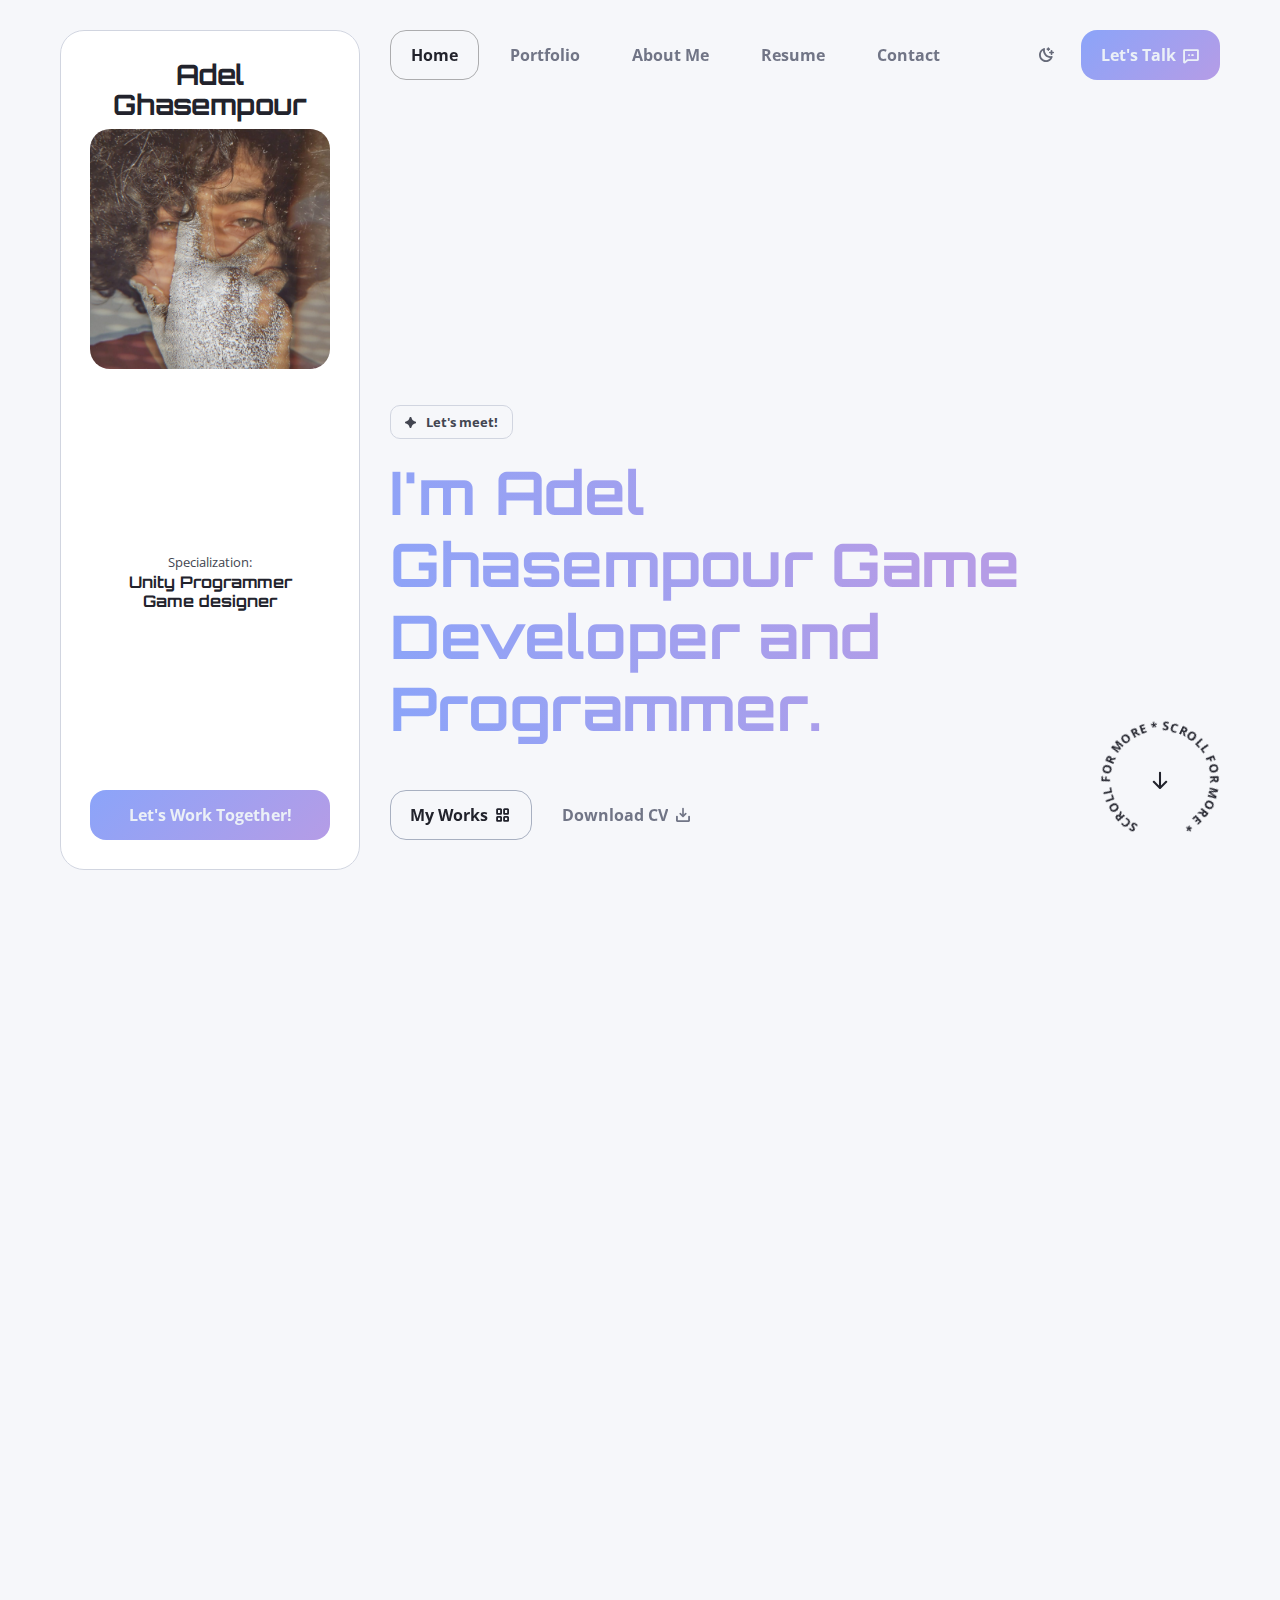
==== index.html @ 62fa1926 "Update and rename main.html to index.html" ====
<!DOCTYPE html>

<html dir="ltr" lang="en">
<head>
<meta charset="utf-8"/>

<title>AdelGh - Personal Portfolio &amp; </title>

<meta content="mix_design, resume, portfolio, personal page, cv, template, one page, responsive, html5, css3, creative, clean" name="keywords"/>
<meta content="mix_design" name="Adel Ghasempour"/>

<meta content="IE=edge" http-equiv="X-UA-Compatible"/>
<meta content="width=device-width, initial-scale=1, maximum-scale=1" name="viewport"/>

<meta content="1200" property="og:image:height"/>
<meta content="1200" property="og:image:width"/>
<meta content=">AdelGh - Personal Portfolio &amp;" property="og:title"/>

<link href="css/loaders/loader.css" rel="stylesheet"/>
<link href="css/plugins.css" rel="stylesheet" type="text/css"/>
<link href="css/main.css" rel="stylesheet" type="text/css"/>

<meta content="#dcdce7" media="(prefers-color-scheme: light)" name="theme-color"/>
<meta content="#111111" media="(prefers-color-scheme: dark)" name="theme-color"/>
<meta content="#111111" name="msapplication-navbutton-color"/>
<meta content="yes" name="apple-mobile-web-app-capable"/>
<meta content="black-translucent" name="apple-mobile-web-app-status-bar-style"/>

</head>
<body>

<div class="loader" id="loader">
<div class="loader__content" id="loaderContent">
<div class="loader__shadow"></div>
<div class="loader__box"></div>
</div>
</div>

<header class="header d-flex justify-content-between" id="header">

<div class="header__navigation">
<nav class="menu" id="menu">
<ul class="menu__list d-flex justify-content-start">
<li class="menu__item">
<a class="menu__link btn" href="#home">
<span class="menu__caption">Home</span>
<i class="ph-bold ph-house-simple"></i>
</a>
</li>
<li class="menu__item">
<a class="menu__link btn" href="#portfolio">
<span class="menu__caption">Portfolio</span>
<i class="ph-bold ph-squares-four"></i>
</a>
</li>
<li class="menu__item">
<a class="menu__link btn" href="#about">
<span class="menu__caption">About Me</span>
<i class="ph-bold ph-user"></i>
</a>
</li>
<li class="menu__item">
<a class="menu__link btn" href="#resume">
<span class="menu__caption">Resume</span>
<i class="ph-bold ph-article"></i>
</a>
</li>
<li class="menu__item">
<a class="menu__link btn" href="#contact">
<span class="menu__caption">Contact</span>
<i class="ph-bold ph-envelope"></i>
</a>
</li>
</ul>
</nav>
</div>

<div class="header__controls d-flex justify-content-end">
<button aria-checked="true" aria-label="light/dark mode" class="color-switcher header__switcher btn" id="color-switcher" role="switch" type="button"></button>
<a class="header__trigger btn" href="mailto:adelghpour@gmail.com" id="notify-trigger">
<span class="trigger__caption">Let's Talk</span>
<i class="ph-bold ph-chat-dots"></i>
</a>
</div>

</header>

<div class="avatar" id="avatar">
<div class="avatar__container d-flex flex-column justify-content-lg-between">

<div class="avatar__block">
<div class="avatar__logo d-flex align-items-center">
<div class="logo__caption">
<p>Adel Ghasempour</p>
</div>
</div>
<div class="avatar__image">
<img alt="Adel Gh-Personal Portfolio &amp; Resume HTML Template Avatar" src="img\MyPIC.jpg"/>
</div>
</div>

<div class="avatar__block">
<h6 class="top2">
<small class="top">Specialization:</small>
    Unity Programmer<br/>Game designer
          </h6>
</div>

<div class="avatar__block">
<div class="avatar__btnholder">
<a class="btn btn-default btn-fullwidth btn-hover btn-hover-accent" href="#contact" target="_blank">
<span class="btn-caption">Let's Work Together!</span>
</a>
</div>
</div>
</div>
</div>

<div class="content" id="content">
<div class="content__wrapper">

<section class="main intro" id="home">

<div class="headline d-flex align-items-start flex-column" data-speed="1" id="headline">
<p class="headline__subtitle animate-headline">
<svg fill="currentColor" height="13px" viewbox="0 0 13 13" width="13px" x="0px" xmlns="http://www.w3.org/2000/svg" y="0px">
<path d="M5.6,12.6c-0.5-0.8-0.7-2.4-1.7-3.5c-1-1-2.7-1.2-3.5-1.7C-0.1,7-0.1,6,0.4,5.6c0.8-0.5,2.3-0.6,3.5-1.8
                  C5,2.8,5.1,1.2,5.6,0.4C6-0.1,7-0.1,7.4,0.4c0.5,0.8,0.7,2.4,1.8,3.5c1.2,1.2,2.6,1.2,3.5,1.7c0.6,0.4,0.6,1.4,0,1.7
                  C11.8,7.9,10.2,8,9.1,9.1c-1,1-1.2,2.7-1.7,3.5C7,13.1,6,13.1,5.6,12.6z" fill="currentColor"></path>
</svg>
<span>Let's meet!</span>
</p>
<h1 class="headline__title animate-headline">I'm Adel Ghasempour
Game Developer and Programmer.</h1>
<div class="headline__btnholder d-flex flex-column flex-sm-row">
<a class="btn mobile-vertical btn-default btn-hover btn-hover-accent-mobile animate-headline" href="#portfolio">
<span class="btn-caption">My Works</span>
<i class="ph-bold ph-squares-four"></i>
</a>
<a class="btn mobile-vertical btn-default btn-hover btn-hover-outline-mobile animate-headline" href="Files/Resume_AdelGhasempour.pdf">
<span class="btn-caption">Download CV</span>
<i class="ph-bold ph-download-simple"></i>
</a>
</div>
</div>

<div class="rotating-btn">
<a class="rotating-btn__link slide-down" href="#portfolio">

<svg class="animate-rotation" data-value="360" style="enable-background:new 0 0 120 120;" version="1.1" viewbox="0 0 120 120" x="0px" xml:space="preserve" xmlns="http://www.w3.org/2000/svg" xmlns:xlink="http://www.w3.org/1999/xlink" y="0px">
<defs>
<path d="M110,59.5c0,27.6-22.4,50-50,50s-50-22.4-50-50s22.4-50,50-50S110,31.9,110,59.5z" id="textPath"></path>
</defs>
<g>
<use fill="none" xlink:href="#textPath"></use>
<text>

<textpath xlink:href="#textPath">Scroll for More * Scroll for More * </textpath>
</text>
</g>
</svg>

<i class="ph-bold ph-arrow-down"></i>
</a>
</div>

</section>

<section class="inner inner-first portfolio" id="portfolio">

<div class="content__block section-grid-title">
<p class="h2__subtitle animate-in-up">
<svg fill="currentColor" height="13px" viewbox="0 0 13 13" width="13px" x="0px" xmlns="http://www.w3.org/2000/svg" y="0px">
<path d="M5.6,12.6c-0.5-0.8-0.7-2.4-1.7-3.5c-1-1-2.7-1.2-3.5-1.7C-0.1,7-0.1,6,0.4,5.6c0.8-0.5,2.3-0.6,3.5-1.8
                  C5,2.8,5.1,1.2,5.6,0.4C6-0.1,7-0.1,7.4,0.4c0.5,0.8,0.7,2.4,1.8,3.5c1.2,1.2,2.6,1.2,3.5,1.7c0.6,0.4,0.6,1.4,0,1.7
                  C11.8,7.9,10.2,8,9.1,9.1c-1,1-1.2,2.7-1.7,3.5C7,13.1,6,13.1,5.6,12.6z" fill="currentColor"></path>
</svg>
<span>Portfolio</span>
</p>
<h2 class="h2__title animate-in-up">Check out my featured projects</h2>
</div>

<div class="content__block grid-block">
<div class="container-fluid px-0 inner__gallery">
<div class="row gx-0 my-gallery" itemscope="" itemtype="http://schema.org/ImageGallery">

<figure class="col-12 col-md-6 gallery__item grid-item animate-card-2" itemprop="associatedMedia" itemscope itemtype="http://schema.org/ImageObject">
  <a class="gallery__link" data-image="img/Oldman.jpg" data-size="1920x1080" href="img/Oldman.jpg" itemprop="contentUrl">
      <img alt="Memmory Bubble - A 2D Point-and-Click Game" class="gallery__image" itemprop="thumbnail" src="img/Oldman.jpg"/>
  </a>

  <figcaption class="gallery__descr" itemprop="caption description">
      <h5>Your Game Title</h5>
      <div class="card__tags d-flex flex-wrap">
          <span class="rounded-tag opposite">Game Programming</span>
          <span class="rounded-tag opposite">Game Design</span>
          <span class="rounded-tag opposite">Mentorship</span>
      </div>
      <p class="small">
          A heartfelt 2D point-and-click adventure created during a game jam, where I served as both a developer and mentor to three new teammates. 
          Every morning, an elderly man with Alzheimer’s wakes to a blank mind, and players must uncover hidden objects and solve engaging puzzles 
          to reconstruct his most treasured memories—before they slip away again.
          <a class="text-link" href="Files/OldManBubbely.zip" target="_blank">
              Download the Game
          </a>
      </p>
  </figcaption>
</figure>

</figure>

<figure class="col-12 col-md-6 gallery__item grid-item animate-card-2" itemprop="associatedMedia" itemscope itemtype="http://schema.org/ImageObject">
  <a class="gallery__link" data-image="img/Dessert.png" data-size="1420x827" href="img/Dessert.png" itemprop="contentUrl">
      <img alt="Procedural City and Oasis Asset - Unity" class="gallery__image" itemprop="thumbnail" src="img/Dessert.png"/>
  </a>
  
  <figcaption class="gallery__descr opposite" itemprop="caption description">
      <h5 class="opposite">Procedural City & Oasis Asset</h5>
      <div class="card__tags d-flex flex-wrap">
          <span class="rounded-tag">Procedural Generation</span>
          <span class="rounded-tag">Post-Processing</span>
      </div>
      <p class="small">
          Collaborated with a 3D artist to develop a modular city and oasis asset for the Unity Asset Store. 
          Designed and implemented procedural generation scripts to create dynamic and diverse environments, 
          making complex 3D art more accessible through code. Enhanced visual fidelity using post-processing 
          techniques in Unity. Currently in the publishing process due to Unity Asset Store's slow submission review. 
          <br><strong>Tools Used:</strong> Unity, C#, Blender (3D modeling by collaborator). 
          <a class="text-link" href="#" target="_blank">Coming Soon on Unity Asset Store</a>
      </p>
  </figcaption>
</figure>


<figure class="col-12 col-md-6 gallery__item grid-item animate-card-2" itemprop="associatedMedia" itemscope itemtype="http://schema.org/ImageObject">
  <a class="gallery__link" data-image="img/ninja.png" data-size="1280x720" href="img/ninja.png" itemprop="contentUrl">
      <img alt="Secret Project - Mysterious Work" class="gallery__image" itemprop="thumbnail" src="img/ninja.png"/>
  </a>
  <figcaption class="gallery__descr opposite" itemprop="caption description">
      <h5 class="opposite">Secret Project 🤫 </h5>
      <div class="card__tags d-flex flex-wrap">
          <span class="rounded-tag">Illustrations</span>
          <span class="rounded-tag">Game Design</span>
      </div>
      <p class="small">
          I could tell you about this project... but then it wouldn’t be a secret anymore! 
          Stay tuned for something exciting. 👀
      </p>
  </figcaption>
</figure>

<figure class="col-12 col-md-6 gallery__item grid-item animate-card-2" itemprop="associatedMedia" itemscope itemtype="http://schema.org/ImageObject">
  <a class="gallery__link" data-image="img/TryHarder.gif" data-size="1920x1080" href="img/TryHarder.gif" itemprop="contentUrl">
      <img alt="Try Harder - Ultimate Challenge Game" class="gallery__image" itemprop="thumbnail" src="img/TryHarder.gif"/>
  </a>
  <figcaption class="gallery__descr" itemprop="caption description">
      <h5>Try Harder</h5>
      <div class="card__tags d-flex flex-wrap">
          <span class="rounded-tag opposite">Game Design</span>
          <span class="rounded-tag opposite">Programming</span>
          <span class="rounded-tag opposite">Sound & Beatboxing</span>
          <span class="rounded-tag opposite">Puzzle & Level Design</span>
      </div>
      <p class="small">
          A personal passion project where I did everything—from idea to coding, level design, character creation, and even beatboxing for the sound effects! 
          Think you have what it takes to conquer one of the toughest games out there? Every level is designed to challenge even the most dedicated players. 
          <br><strong>Upcoming Update:</strong> More levels, character skins, a level editor, in-game shop, and new playable characters. Get ready for the ultimate challenge!
          <br><a class="text-link" href="https://pro-code-designer.itch.io/try-harder-soul-swap" target="_blank">
              Download on Itch.io
          </a>
      </p>
  </figcaption>
</figure>

<figure class="col-12 col-md-6 gallery__item grid-item animate-card-2" itemprop="associatedMedia" itemscope itemtype="http://schema.org/ImageObject">
  <a class="gallery__link" data-image="img/Doors.gif" data-size="800x450" href="img/Doors.gif" itemprop="contentUrl">
      <img alt="Sci-Fi Door System - Customizable Access Logic" class="gallery__image" itemprop="thumbnail" src="img/Doors.gif"/>
  </a>
  <figcaption class="gallery__descr" itemprop="caption description">
      <h5>Sci-Fi Door System</h5>
      <div class="card__tags d-flex flex-wrap">
          <span class="rounded-tag opposite">Logic Programming</span>
          <span class="rounded-tag opposite">Animation & Asset Controller</span>
      </div>
      <p class="small">
          Developed for Enigma Studio and an asset publisher, this sci-fi door system is fully customizable for Unity and Unreal Engine. 
          Implemented advanced logic, including keycard access, passcode entry, and animation control, to ensure smooth integration with game environments.
      </p>
  </figcaption>
</figure>

<figure class="col-12 col-md-6 gallery__item grid-item animate-card-2" itemprop="associatedMedia" itemscope itemtype="http://schema.org/ImageObject">
  <a class="gallery__link" data-image="img/TowerJump.gif" data-size="1920x1080" href="img/TowerJump.gif" itemprop="contentUrl">
      <img alt="Tower Jump - Hyper Casual Game Template" class="gallery__image" itemprop="thumbnail" src="img/TowerJump.gif"/>
  </a>
  
  <figcaption class="gallery__descr" itemprop="caption description">
      <h5>Tower Jump - Hyper Casual Game Template</h5>
      <div class="card__tags d-flex flex-wrap">
          <span class="rounded-tag opposite">Procedural Mesh Gen</span>
          <span class="rounded-tag opposite">Unity Asset</span>
      </div>
      <p class="small">
        A fully coded hyper-casual game template with procedurally generated 3D meshes—built without any 3D modeling software. 
        Features dynamic obstacles, customizable parameters, and a simple menu system. The first version gained 500+ downloads, 
        with an improved update coming soon.
        <br><a class="text-link" href="https://assetstore.unity.com/packages/templates/packs/tower-jump-295773" target="_blank">
            Download on Unity Asset Store
        </a>
    </p>
  </figcaption>
</figure>


<figure class="col-12 col-md-6 gallery__item grid-item animate-card-2" itemprop="associatedMedia" itemscope itemtype="http://schema.org/ImageObject">
  <a class="gallery__link" data-image="img/Water.gif" data-size="800x450" href="img/Water.gif" itemprop="contentUrl">
      <img alt="Water Simulation with Proximity Experiment" class="gallery__image" itemprop="thumbnail" src="img/Water.gif"/>
  </a>
  <figcaption class="gallery__descr" itemprop="caption description">
      <h5>Water Simulation with Proximity Experiment</h5>
      <div class="card__tags d-flex flex-wrap">
          <span class="rounded-tag opposite">Water Simulation</span>
          <span class="rounded-tag opposite">Proximity Experiment</span>
      </div>
      <p class="small">
          A fun experiment in Unity, aiming to replicate Blender’s Geometry Nodes for procedural water simulation. 
          Implemented proximity-based interactions to dynamically influence water movement, creating a fluid and 
          adaptive simulation.
      </p>
  </figcaption>
</figure>

</div>
</div>
</div>

</section>

<section class="inner about" id="about">

<div class="content__block section-grid-title">
<p class="h2__subtitle animate-in-up">
<svg fill="currentColor" height="13px" viewbox="0 0 13 13" width="13px" x="0px" xmlns="http://www.w3.org/2000/svg" y="0px">
<path d="M5.6,12.6c-0.5-0.8-0.7-2.4-1.7-3.5c-1-1-2.7-1.2-3.5-1.7C-0.1,7-0.1,6,0.4,5.6c0.8-0.5,2.3-0.6,3.5-1.8
                  C5,2.8,5.1,1.2,5.6,0.4C6-0.1,7-0.1,7.4,0.4c0.5,0.8,0.7,2.4,1.8,3.5c1.2,1.2,2.6,1.2,3.5,1.7c0.6,0.4,0.6,1.4,0,1.7
                  C11.8,7.9,10.2,8,9.1,9.1c-1,1-1.2,2.7-1.7,3.5C7,13.1,6,13.1,5.6,12.6z" fill="currentColor"></path>
</svg>
<span>About Me</span>
</p>
<h2 class="h2__title animate-in-up">Turning complex problems into simple design</h2>
</div>

<div class="content__block grid-block">
<div class="achievements d-flex flex-column flex-md-row align-items-md-stretch">

<div class="achievements__item d-flex flex-column grid-item animate-card-3">
<div class="achievements__card">
<p class="achievements__number">4+</p>
<p class="achievements__descr">Uniry Programming experience</p>
</div>
</div>

<div class="achievements__item d-flex flex-column grid-item animate-card-3">
<div class="achievements__card">
<p class="achievements__number">10+</p>
<p class="achievements__descr">Programming experience</p>
</div>
</div>

<div class="achievements__item d-flex flex-column grid-item animate-card-3">
<div class="achievements__card">
<p class="achievements__number">15+</p>
<p class="achievements__descr">Projects done</p>
</div>
</div>
</div>
</div>

<div class="content__block grid-block block-large">
<div class="container-fluid p-0">
<div class="row g-0 justify-content-between">

<div class="col-12 col-xl-8 grid-item about-descr">
<p class="about-descr__text animate-in-up">
  I’m a game programmer specializing in game design, procedural content generation, puzzle and level design, and simulations. I’ve led a team to develop an AR game and have years of experience creating dynamic systems and interactive worlds. My focus is on crafting engaging mechanics that challenge and inspire players.
                    <a class="text-link" href="mailto:adelghwork@gmail.com?subject=Message%20from%20your%20site">Let’s build something innovative together.</a>   
                  </p>
<div class="btn-group about-descr__btnholder animate-in-up">
<a class="btn mobile-vertical btn-default btn-hover btn-hover-accent" href="Files/Resume_AdelGhasempour.pdf">
<span class="btn-caption">Download CV</span>
<i class="ph-bold ph-download-simple"></i>
</a>
</div>
</div>

<div class="col-12 col-xl-4 grid-item about-info">
<div class="about-info__item animate-in-up">
<h6 class="top2">
<small class="top">Name</small>Adel Ghasempour</h6>
</div>
<div class="about-info__item animate-in-up">
<h6 class="top2">
<small class="top2">Phone</small>
<a class="text-link-bold" href="tel:+447389674959">+44 738 967 4959</a>
</h6>
</div>
<div class="about-info__item animate-in-up">
<h6 class="top2">
<small class="top2">Email</small>
<a class="text-link-bold ,top2" href="mailto:adelghwork@gmail.com">adelghwork@gmail.com</a>
</h6>
</div>
<div class="about-info__item animate-in-up">
<h6 class="top2">
<small class="top">Location</small>
Tehran, Iran
</h6>
</div>
</div>

</div>
</div>
</div>


</section>


<section class="inner resume" id="resume">

<div class="content__block block-large">
<p class="h2__subtitle animate-in-up">
<svg fill="currentColor" height="13px" viewbox="0 0 13 13" width="13px" x="0px" xmlns="http://www.w3.org/2000/svg" y="0px">
<path d="M5.6,12.6c-0.5-0.8-0.7-2.4-1.7-3.5c-1-1-2.7-1.2-3.5-1.7C-0.1,7-0.1,6,0.4,5.6c0.8-0.5,2.3-0.6,3.5-1.8
                  C5,2.8,5.1,1.2,5.6,0.4C6-0.1,7-0.1,7.4,0.4c0.5,0.8,0.7,2.4,1.8,3.5c1.2,1.2,2.6,1.2,3.5,1.7c0.6,0.4,0.6,1.4,0,1.7
                  C11.8,7.9,10.2,8,9.1,9.1c-1,1-1.2,2.7-1.7,3.5C7,13.1,6,13.1,5.6,12.6z" fill="currentColor"></path>
</svg>
<span>Resume</span>
</p>
<h2 class="h2__title animate-in-up">Education and practical experience</h2>

</div>

<div class="content__block block-large">

<div class="section-h3">
<h3 class="h3__title animate-in-up">Work experience</h3>
</div>

<div class="container-fluid p-0 resume-lines">
<div class="row g-0 resume-lines__item animate-in-up">
  <div class="col-12 col-md-2">
    <span class="resume-lines__date animate-in-up">2022 - Present</span>
  </div>
  <div class="col-12 col-md-10">
    <h5 class="resume-lines__title animate-in-up">Game Developer &amp; Team Lead</h5>
    <p class="resume-lines__source animate-in-up">
      <a class="text-link-bold" href="#">Dancing Div Studio</a>
    </p>
    <br/>
    <p class="small resume-lines__descr animate-in-up">#Published multiple game assets in asset stores.</p>
    <p class="small resume-lines__descr animate-in-up">#Developed and designed a 2D-pixel art puzzle game.</p>
    <p class="small resume-lines__descr animate-in-up">#Led a team of 5 people in the development of a 3D AR location-based game.</p>
  </div>
</div>
<div class="row g-0 resume-lines__item animate-in-up">
  <div class="col-12 col-md-2">
    <span class="resume-lines__date animate-in-up">2023 - 2024</span>
  </div>
  <div class="col-12 col-md-10">
    <h5 class="resume-lines__title animate-in-up">AAA Game Asset Programmer (project base)</h5>
    <p class="resume-lines__source animate-in-up">
      <a class="text-link-bold" href="#">Enigma Studio</a>
    </p>
    <br/>
    <p class="small resume-lines__descr animate-in-up">#Contributed to the creation and sale of 3 assets for game stores.</p>
    <p class="small resume-lines__descr animate-in-up">#Crafted logic for game assets, including animation controllers, physics controls, and mesh generation with code.</p>
  </div>
</div>
</div>
<div class="row g-0 resume-lines__item animate-in-up">
  <div class="col-12 col-md-2">
    <span class="resume-lines__date animate-in-up">2019 - 2023</span>
  </div>
  <div class="col-12 col-md-10">
    <h5 class="resume-lines__title animate-in-up">Freelance Developer</h5>
    <p class="resume-lines__source animate-in-up">Self-Employed</p>
    <br/>
    <p class="small resume-lines__descr animate-in-up">#Built and deployed 5+ Telegram bots for automated tasks and communication.</p>
    <p class="small resume-lines__descr animate-in-up">#Developed 10+ projects using Python and Remix, built blockchain apps, and debugged AI models.</p>
  </div>
</div>

</div>

<div class="content__block block-large">

<div class="section-h3">
<h3 class="h3__title animate-in-up">My education</h3>
</div>

<div class="container-fluid p-0 resume-lines">


<div class="row g-0 resume-lines__item animate-in-up">
  <div class="col-12 col-md-2">
    <span class="resume-lines__date animate-in-up">2018 - 2023</span>
  </div>
  <div class="col-12 col-md-10">
    <h5 class="resume-lines__title animate-in-up">Bachelor of science in Computer Engineering</h5>
    <p class="resume-lines__source animate-in-up">Imam Khomeini International University</p>
  </div>
</div>
<div class="row g-0 resume-lines__item animate-in-up">
  <div class="col-12 col-md-2">
    <span class="resume-lines__date animate-in-up">2012 - 2018</span>
  </div>
  <div class="col-12 col-md-10">
    <h5 class="resume-lines__title animate-in-up">Associate in Mathematics</h5>
    <p class="resume-lines__source animate-in-up">
      </p>
      <a class="text-link-bold" href="https://en.wikipedia.org/wiki/National_Organization_for_Development_of_Exceptional_Talents">
        Sampad
      </a>
    </p>
    <br/>
    <p class="small resume-lines__descr animate-in-up">#National Organization for Development of Exceptional Talents.</p>
    <p class="small resume-lines__descr animate-in-up">#Specialized in mathematics and participated in Computer Olympiads.</p>
  </div>
  </div>
</div>

</div>

<div class="content__block">
<div class="section-h3 section-h3-grid">
<h3 class="h3__title animate-in-up">My favourite tools</h3>
</div>
</div>

<div class="content__block grid-block block-large">

<div class="tools-cards d-flex justify-content-start flex-wrap">

  <div class="tools-cards__item d-flex grid-item-s animate-card-5">
  <div class="tools-cards__card">
  <img alt="Tools Icon" class="tools-cards__icon animate-in-up unity" src="img/icons/icon-unity3d.svg"/>
  <h6 class="tools-cards__caption animate-in-up">Unity3D</h6>
  </div>
  </div>

  <div class="tools-cards__item d-flex grid-item-s animate-card-5">
    <div class="tools-cards__card">
  <img alt="Tools Icon" class="tools-cards__icon animate-in-up" src="img/icons/Icon-visual-studio.svg"/>
  <h6 class="tools-cards__caption animate-in-up">Visual studio</h6>
  </div>
</div>

<div class="tools-cards__item d-flex grid-item-s animate-card-5">
<div class="tools-cards__card">
<img alt="Tools Icon" class="tools-cards__icon animate-in-up" src="img/icons/icon_Aseprite.svg"/>
<h6 class="tools-cards__caption animate-in-up">Aseprite</h6>
</div>
</div>

<div class="tools-cards__item d-flex grid-item-s animate-card-5">
  <div class="tools-cards__card">
<img alt="Tools Icon" class="tools-cards__icon animate-in-up" src="img/icons/icon-git.svg"/>
<h6 class="tools-cards__caption animate-in-up">Git</h6>
</div>
</div>

<div class="tools-cards__item d-flex grid-item-s animate-card-5">
<div class="tools-cards__card">
<img alt="Tools Icon" class="tools-cards__icon animate-in-up" src="img/icons/icon-photoshop.svg"/>
<h6 class="tools-cards__caption animate-in-up">Photoshop</h6>
</div>
</div>

<div class="tools-cards__item d-flex grid-item-s animate-card-5">
  <div class="tools-cards__card">
    <img alt="Tools Icon" class="tools-cards__icon animate-in-up unreal" src="img/icons/icon-unreal-engine.svg"/>
    <h6 class="tools-cards__caption animate-in-up">Unreal Engine</h6>
  </div>
</div>

<div class="tools-cards__item d-flex grid-item-s animate-card-5">
  <div class="tools-cards__card">
  <img alt="Tools Icon" class="tools-cards__icon animate-in-up" src="img/icons/Icon-vscode.svg"/>
  <h6 class="tools-cards__caption animate-in-up">Vscode</h6>
</div>
</div>

<div class="tools-cards__item d-flex grid-item-s animate-card-5">
  <div class="tools-cards__card">
    <img alt="Tools Icon" class="tools-cards__icon animate-in-up" src="img/icons/icon-blender.svg"/>
    <h6 class="tools-cards__caption animate-in-up">Blender</h6>
  </div>
</div>

<div class="tools-cards__item d-flex grid-item-s animate-card-5">
  <div class="tools-cards__card">
    <img alt="Tools Icon" class="tools-cards__icon animate-in-up" src="img/icons/Icon-mongodb.svg"/>
    <h6 class="tools-cards__caption animate-in-up">MongoDB</h6>
  </div>
</div>

<div class="tools-cards__item d-flex grid-item-s animate-card-5">
<div class="tools-cards__card">
<img alt="Tools Icon" class="tools-cards__icon animate-in-up" src="img/icons/icon-illustrator.svg"/>
<h6 class="tools-cards__caption animate-in-up">Illustrator</h6>
</div>
</div>
</div>

</div>

<div class="content__block">
  <div class="section-h3 section-h3-grid">
  <h3 class="h3__title animate-in-up">My favourite Languages</h3>
  </div>
  </div>

<div class="content__block grid-block block-large">

  <div class="tools-cards d-flex justify-content-start flex-wrap">

    <div class="tools-cards__item d-flex grid-item-s animate-card-5">
    <div class="tools-cards__card">
    <img alt="Tools Icon" class="tools-cards__icon animate-in-up" src="img/icons/icon-c3.svg"/>
    <h6 class="tools-cards__caption animate-in-up">C#</h6>
    </div>
    </div>

    <div class="tools-cards__item d-flex grid-item-s animate-card-5">
      <div class="tools-cards__card">
    <img alt="Tools Icon" class="tools-cards__icon animate-in-up" src="img/icons/icon-c2.svg"/>
    <h6 class="tools-cards__caption animate-in-up">C++</h6>
    </div>
  </div>

  <div class="tools-cards__item d-flex grid-item-s animate-card-5">
  <div class="tools-cards__card">
  <img alt="Tools Icon" class="tools-cards__icon animate-in-up" src="img/icons/icon-c1.svg"/>
  <h6 class="tools-cards__caption animate-in-up">C</h6>
  </div>
  </div>

  <div class="tools-cards__item d-flex grid-item-s animate-card-5">
    <div class="tools-cards__card">
  <img alt="Tools Icon" class="tools-cards__icon animate-in-up" src="img/icons/icon-python.svg"/>
  <h6 class="tools-cards__caption animate-in-up">Python</h6>
  </div>
  </div>

  <div class="tools-cards__item d-flex grid-item-s animate-card-5">
  <div class="tools-cards__card">
  <img alt="Tools Icon" class="tools-cards__icon animate-in-up" src="img/icons/icon-solidity.svg"/>
  <h6 class="tools-cards__caption animate-in-up">Solidity</h6>
  </div>
  </div>
  </div>
  

  </div>


</section>

<section class="inner contact" id="contact">

<section class="content__block section-title">
<p class="h2__subtitle animate-in-up">
<svg fill="currentColor" height="13px" viewbox="0 0 13 13" width="13px" x="0px" xmlns="http://www.w3.org/2000/svg" y="0px">
<path d="M5.6,12.6c-0.5-0.8-0.7-2.4-1.7-3.5c-1-1-2.7-1.2-3.5-1.7C-0.1,7-0.1,6,0.4,5.6c0.8-0.5,2.3-0.6,3.5-1.8
                  C5,2.8,5.1,1.2,5.6,0.4C6-0.1,7-0.1,7.4,0.4c0.5,0.8,0.7,2.4,1.8,3.5c1.2,1.2,2.6,1.2,3.5,1.7c0.6,0.4,0.6,1.4,0,1.7
                  C11.8,7.9,10.2,8,9.1,9.1c-1,1-1.2,2.7-1.7,3.5C7,13.1,6,13.1,5.6,12.6z" fill="currentColor"></path>
</svg>
<span>Contact</span>
</p>
<h2 class="h2__title animate-in-up">Let's make something awesome together!</h2>
</section>

<div class="content__block">
<div class="container-fluid p-0 contact-lines animate-in-up">
<div class="row g-0 contact-lines__item">

<div class="col-12 col-md-4 contact-lines__data">
<p class="contact-lines__title animate-in-up">Linkedin</p>
<p class="contact-lines__text animate-in-up">
<a class="text-link-bold" href="https://www.linkedin.com/in/adelghasempour/" target="_blank">Adel Ghasempour</a>
</p>
</div>

<div class="col-12 col-md-4 contact-lines__data">
<p class="contact-lines__title animate-in-up">Phone</p>
<p class="contact-lines__text animate-in-up">
<a class="text-link-bold" href="tel:+44 738 967 4959">+44 738-967-4959</a>
</p>
</div>

<div class="col-12 col-md-4 contact-lines__data">
<p class="contact-lines__title animate-in-up">Email</p>
<p class="contact-lines__text animate-in-up">
<a class="text-link-bold" href="mailto:adelghwork@gmail.com">adelghwork@gmail.com</a>
</p>
</div>
</div>
</div>
</div>

</section>

</div>
</div>

<div aria-hidden="true" class="pswp" role="dialog" tabindex="-1">

<div class="pswp__bg"></div>

<div class="pswp__scroll-wrap">

<div class="pswp__container">
<div class="pswp__item"></div>
<div class="pswp__item"></div>
<div class="pswp__item"></div>
</div>

<div class="pswp__ui pswp__ui--hidden">
<div class="pswp__top-bar">

<div class="pswp__counter"></div>
<button class="pswp__button pswp__button--close link-s" title="Close (Esc)"></button>
<button class="pswp__button pswp__button--share link-s" title="Share"></button>
<button class="pswp__button pswp__button--fs link-s" title="Toggle fullscreen"></button>
<button class="pswp__button pswp__button--zoom link-s" title="Zoom in/out"></button>

<div class="pswp__preloader">
<div class="pswp__preloader__icn">
<div class="pswp__preloader__cut">
<div class="pswp__preloader__donut"></div>
</div>
</div>
</div>
</div>
<div class="pswp__share-modal pswp__share-modal--hidden pswp__single-tap">
<div class="pswp__share-tooltip"></div>
</div>
<button class="pswp__button pswp__button--arrow--left link-s" title="Previous (arrow left)"></button>
<button class="pswp__button pswp__button--arrow--right link-s" title="Next (arrow right)"></button>
<div class="pswp__caption">
<div class="pswp__caption__center"></div>
</div>
</div>
</div>
</div>

<script src="js/libs.min.js"></script>
<script>
      gsap.registerPlugin(ScrollTrigger);

      const content = document.querySelector('body');
      const imgLoad = imagesLoaded(content);
      const svgBackground = document.querySelector("svg-background");

      imgLoad.on('done', instance => {

        document.getElementById("loaderContent").classList.add("fade-out");
        setTimeout(() => {
          document.getElementById("loader").classList.add("loaded");
        }, 300);

        gsap.set(".animate-headline", {y: 50, opacity: 0});
        ScrollTrigger.batch(".animate-headline", {
          interval: 0.1,
          batchMax: 4,
          duration: 6,
          onEnter: batch => gsap.to(batch, {
            opacity: 1, 
            y: 0,
            ease: 'sine',
            stagger: {each: 0.15, grid: [1, 4]}, 
            overwrite: true
          }),
          onLeave: batch => gsap.set(batch, {opacity: 1, y: 0, overwrite: true}),
          onEnterBack: batch => gsap.to(batch, {opacity: 1, y: 0, stagger: 0.15, overwrite: true}),
          onLeaveBack: batch => gsap.set(batch, {opacity: 0, y: 50, overwrite: true})
        });

      });
    </script>
<script src="js/app.js"></script>
<script src="js/gallery-init.js"></script>

</body>
</html>
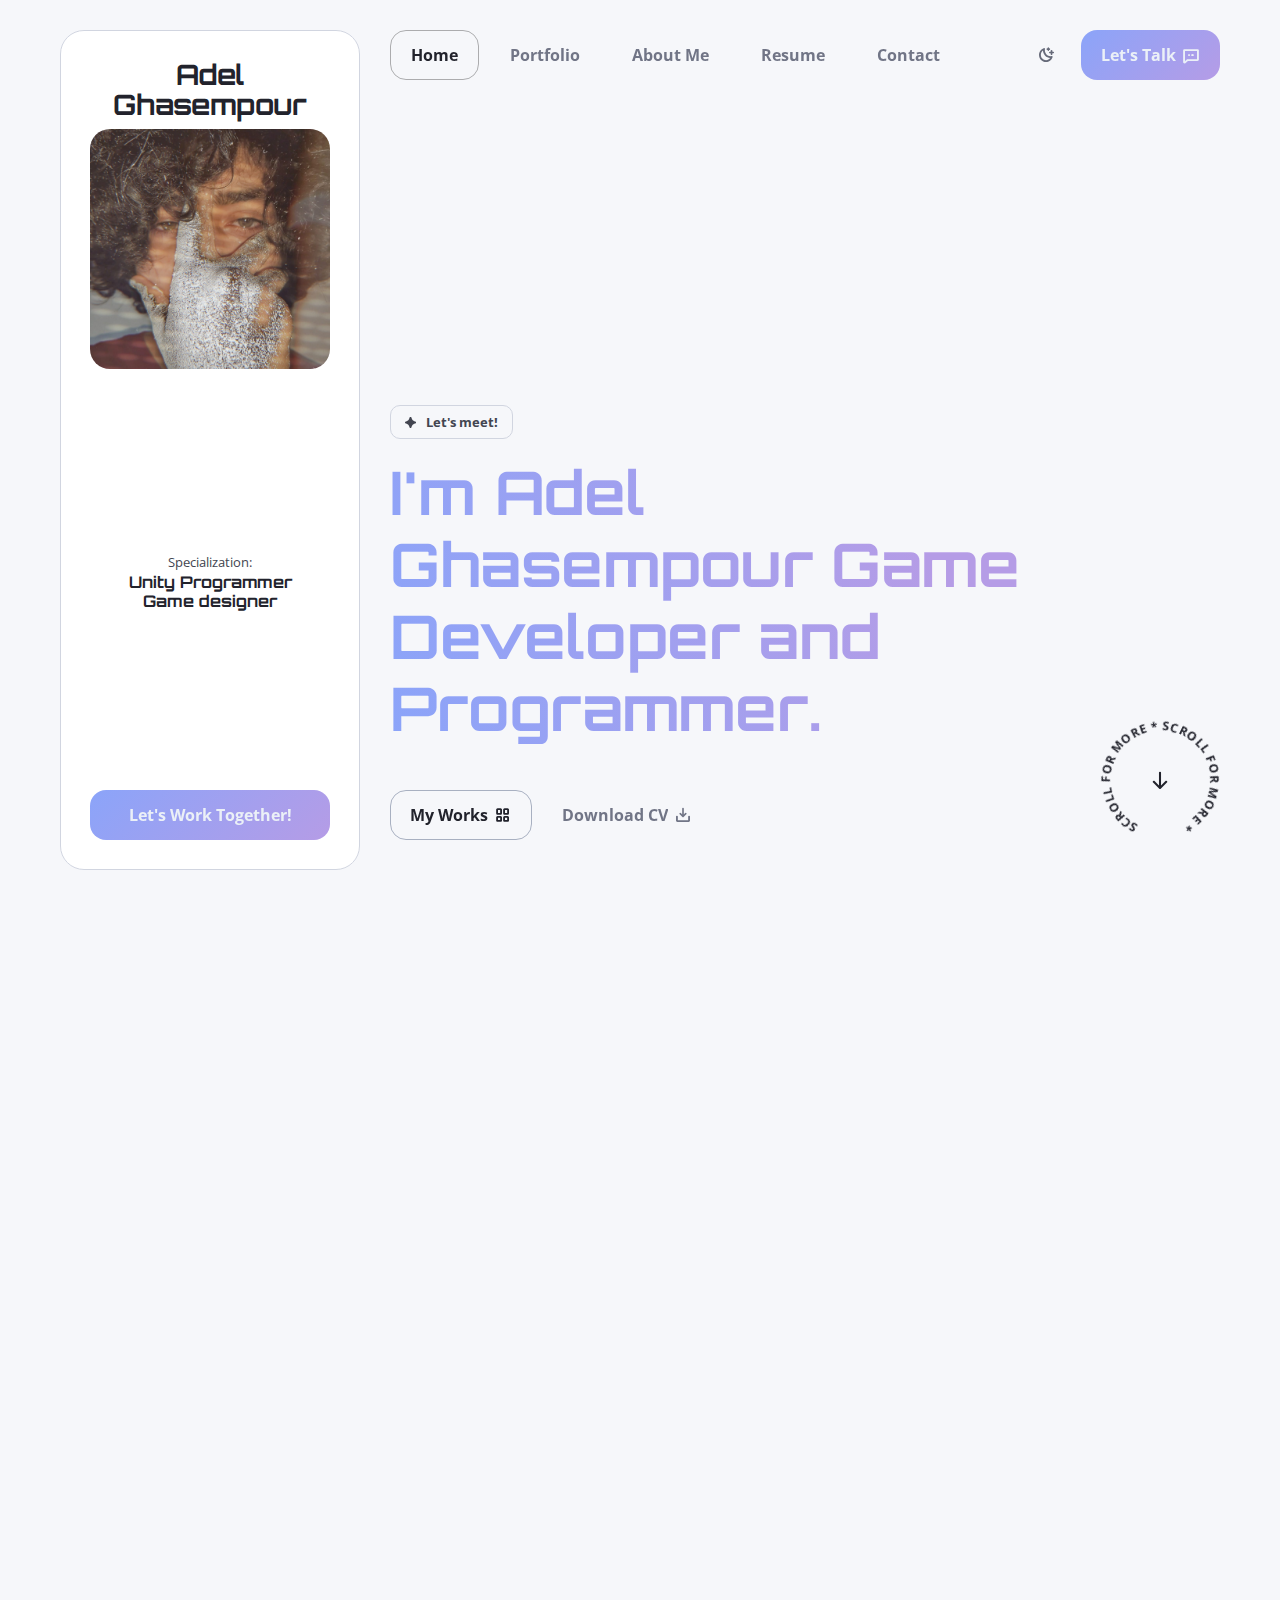
==== commit 0aba0705: "Update index.html" ====
--- a/index.html
+++ b/index.html
@@ -16,7 +16,6 @@
 <meta content="1200" property="og:image:width"/>
 <meta content=">AdelGh - Personal Portfolio &amp;" property="og:title"/>
 
-<link href="css/loaders/loader.css" rel="stylesheet"/>
 <link href="css/plugins.css" rel="stylesheet" type="text/css"/>
 <link href="css/main.css" rel="stylesheet" type="text/css"/>
 
@@ -29,12 +28,6 @@
 </head>
 <body>
 
-<div class="loader" id="loader">
-<div class="loader__content" id="loaderContent">
-<div class="loader__shadow"></div>
-<div class="loader__box"></div>
-</div>
-</div>
 
 <header class="header d-flex justify-content-between" id="header">
 
@@ -200,7 +193,7 @@
           A heartfelt 2D point-and-click adventure created during a game jam, where I served as both a developer and mentor to three new teammates. 
           Every morning, an elderly man with Alzheimer’s wakes to a blank mind, and players must uncover hidden objects and solve engaging puzzles 
           to reconstruct his most treasured memories—before they slip away again.
-          <a class="text-link" href="Files/OldManBubbely.zip" target="_blank">
+          <a class="text-link" href="https://github.com/adelghpour/OldManBubbley" target="_blank">
               Download the Game
           </a>
       </p>
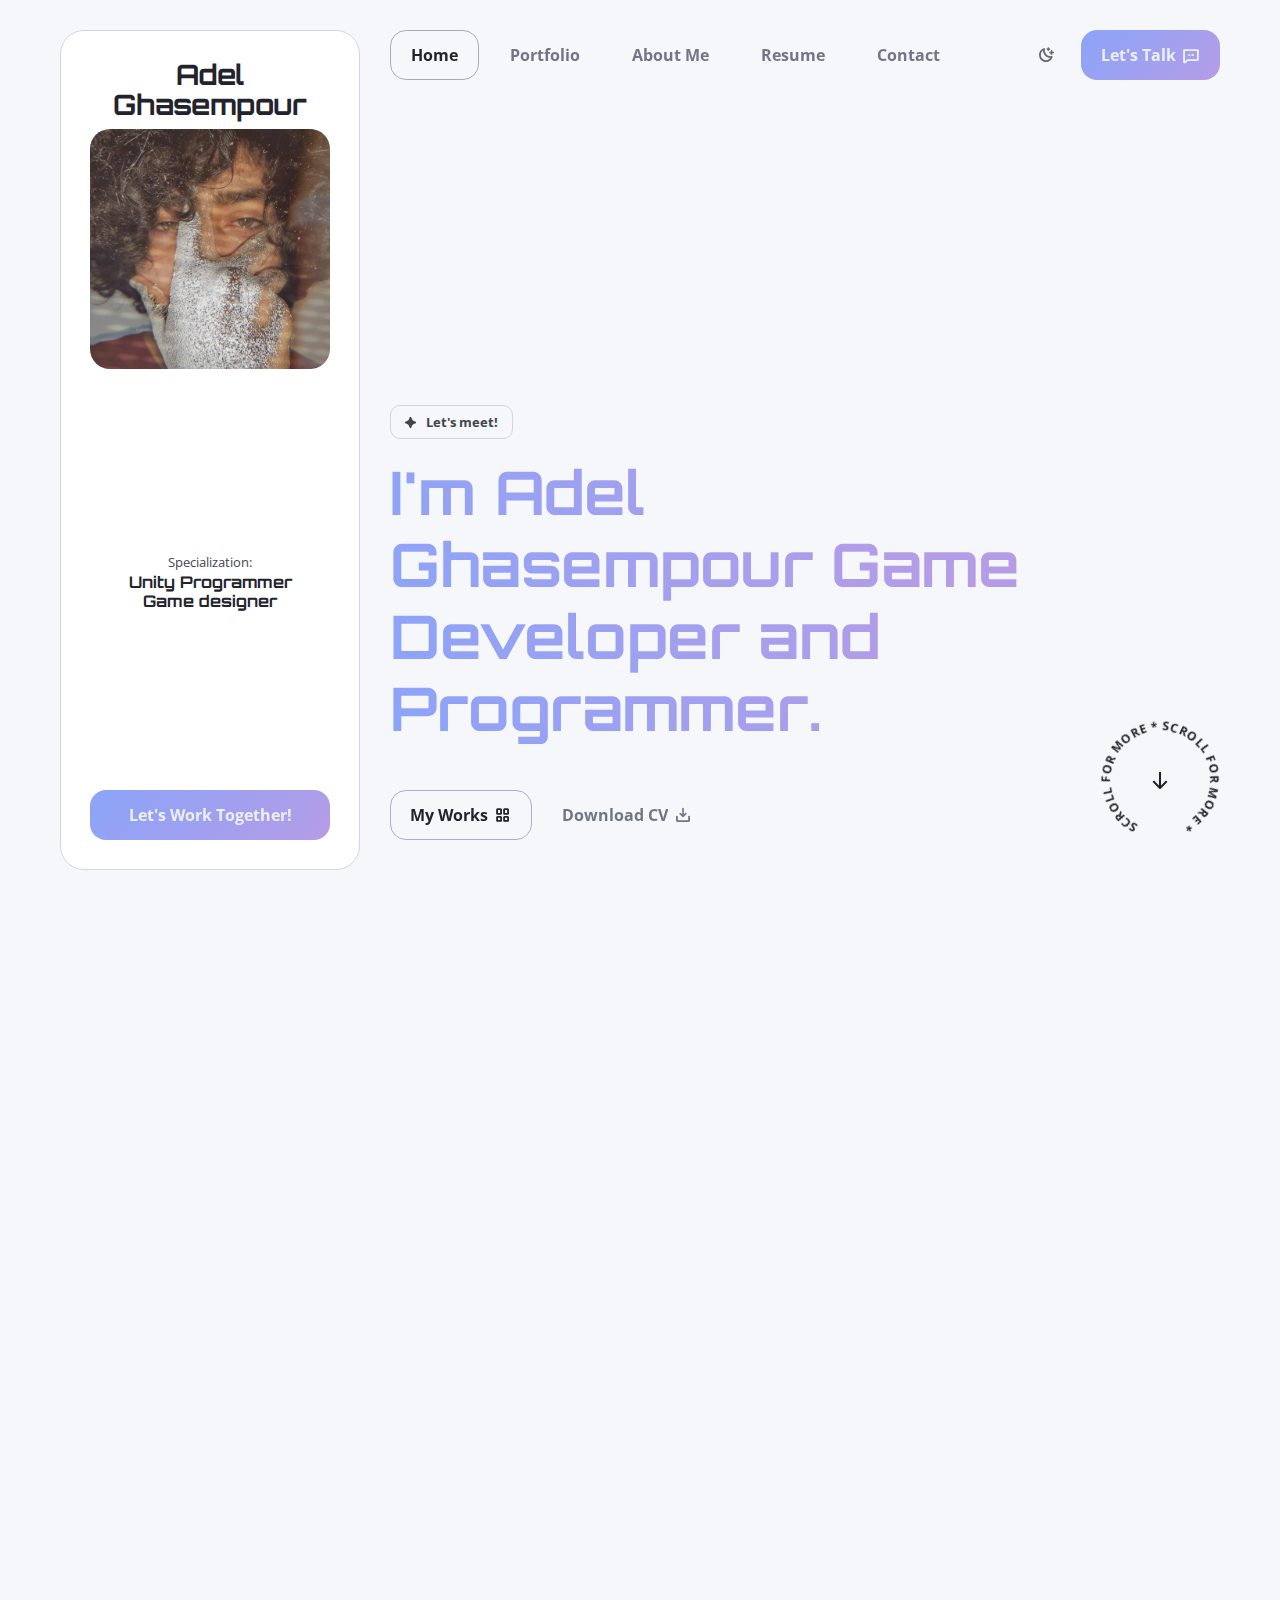
==== commit 35aa3973: "Update index.html" ====
--- a/index.html
+++ b/index.html
@@ -403,12 +403,7 @@
 <a class="text-link-bold ,top2" href="mailto:adelghwork@gmail.com">adelghwork@gmail.com</a>
 </h6>
 </div>
-<div class="about-info__item animate-in-up">
-<h6 class="top2">
-<small class="top">Location</small>
-Tehran, Iran
-</h6>
-</div>
+
 </div>
 
 </div>
@@ -443,7 +438,7 @@
 <div class="container-fluid p-0 resume-lines">
 <div class="row g-0 resume-lines__item animate-in-up">
   <div class="col-12 col-md-2">
-    <span class="resume-lines__date animate-in-up">2022 - Present</span>
+    <span class="resume-lines__date animate-in-up">2023 - Present</span>
   </div>
   <div class="col-12 col-md-10">
     <h5 class="resume-lines__title animate-in-up">Game Developer &amp; Team Lead</h5>
@@ -458,7 +453,7 @@
 </div>
 <div class="row g-0 resume-lines__item animate-in-up">
   <div class="col-12 col-md-2">
-    <span class="resume-lines__date animate-in-up">2023 - 2024</span>
+    <span class="resume-lines__date animate-in-up">2024 - 2024</span>
   </div>
   <div class="col-12 col-md-10">
     <h5 class="resume-lines__title animate-in-up">AAA Game Asset Programmer (project base)</h5>
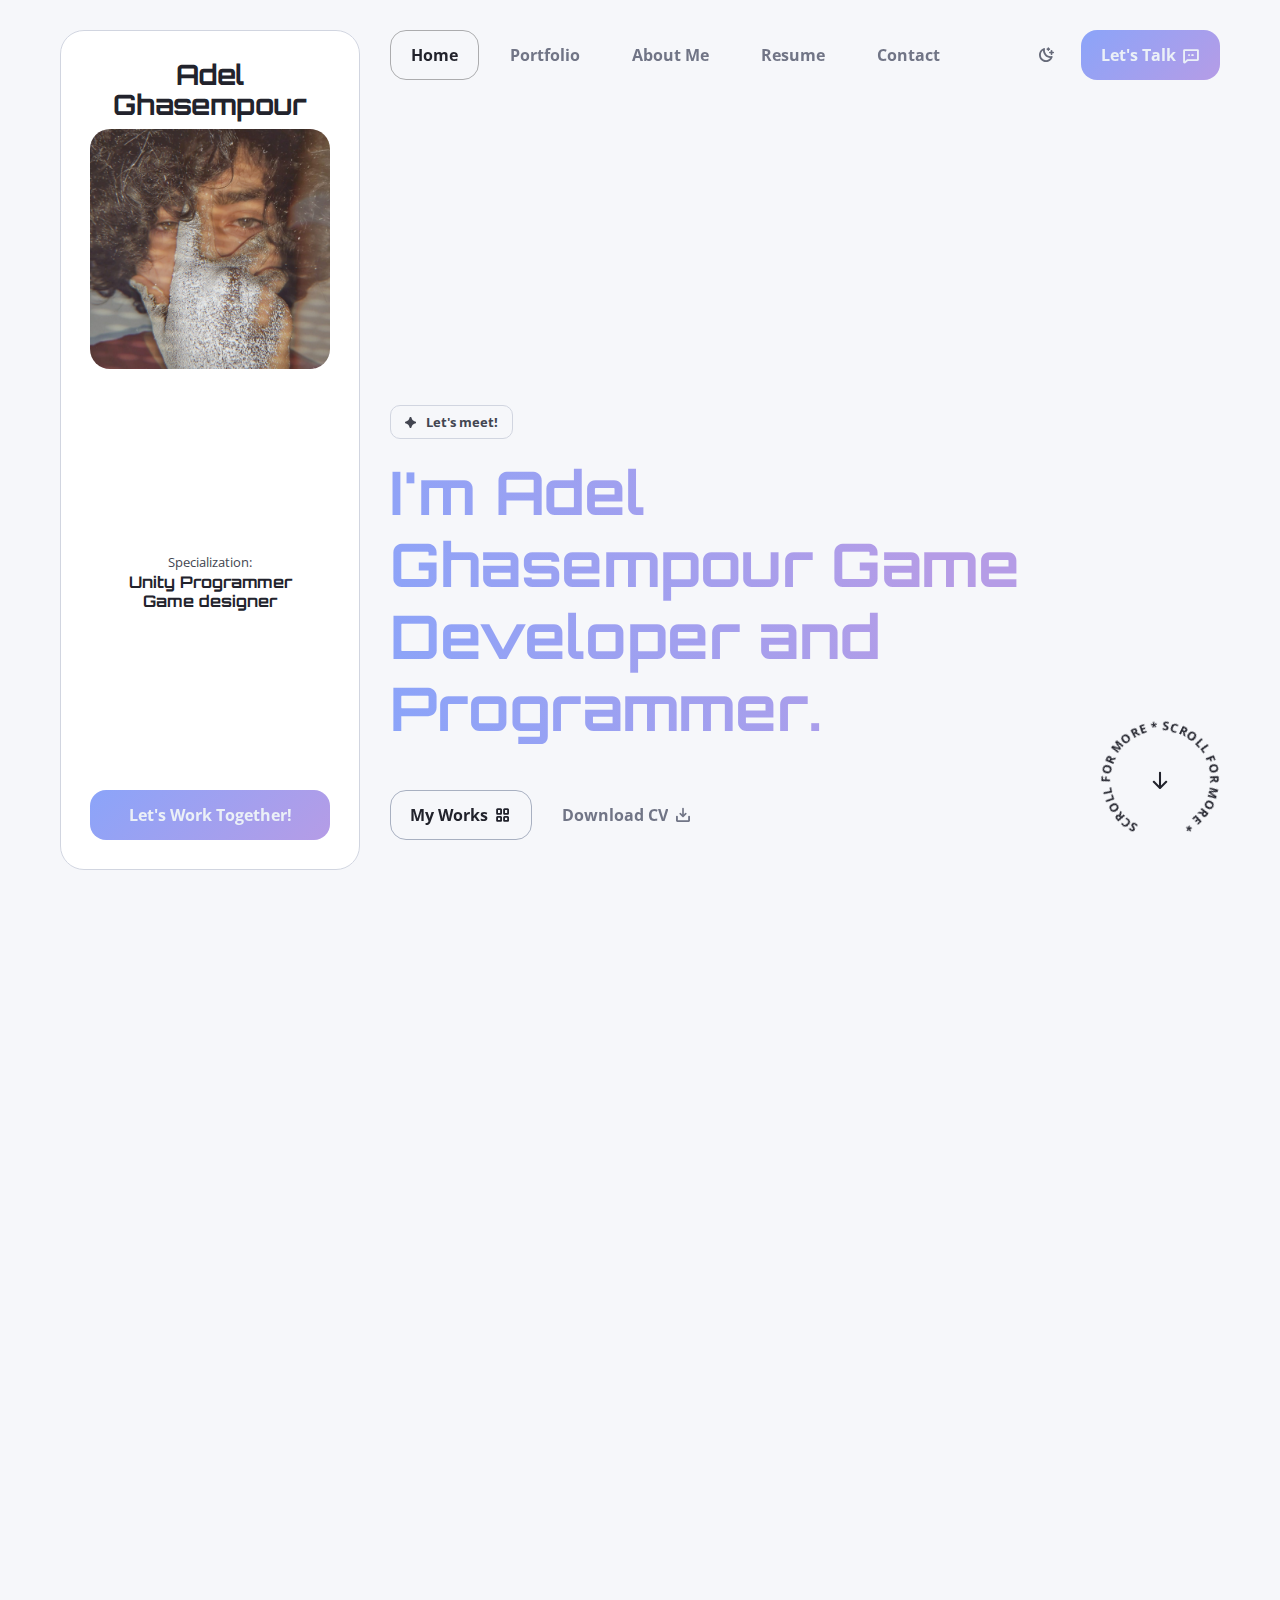
==== commit 5ed89fbf: "Update index.html" ====
--- a/index.html
+++ b/index.html
@@ -249,7 +249,6 @@
   <figcaption class="gallery__descr" itemprop="caption description">
       <h5>Try Harder</h5>
       <div class="card__tags d-flex flex-wrap">
-          <span class="rounded-tag opposite">Game Design</span>
           <span class="rounded-tag opposite">Programming</span>
           <span class="rounded-tag opposite">Sound & Beatboxing</span>
           <span class="rounded-tag opposite">Puzzle & Level Design</span>
@@ -259,7 +258,10 @@
           Think you have what it takes to conquer one of the toughest games out there? Every level is designed to challenge even the most dedicated players. 
           <br><strong>Upcoming Update:</strong> More levels, character skins, a level editor, in-game shop, and new playable characters. Get ready for the ultimate challenge!
           <br><a class="text-link" href="https://pro-code-designer.itch.io/try-harder-soul-swap" target="_blank">
-              Download on Itch.io
+              Play With pc on Itch.io
+          </a>
+            <a class="text-link" href="https://github.com/adelghpour/tryharder" target="_blank">
+              or Download android version 
           </a>
       </p>
   </figcaption>
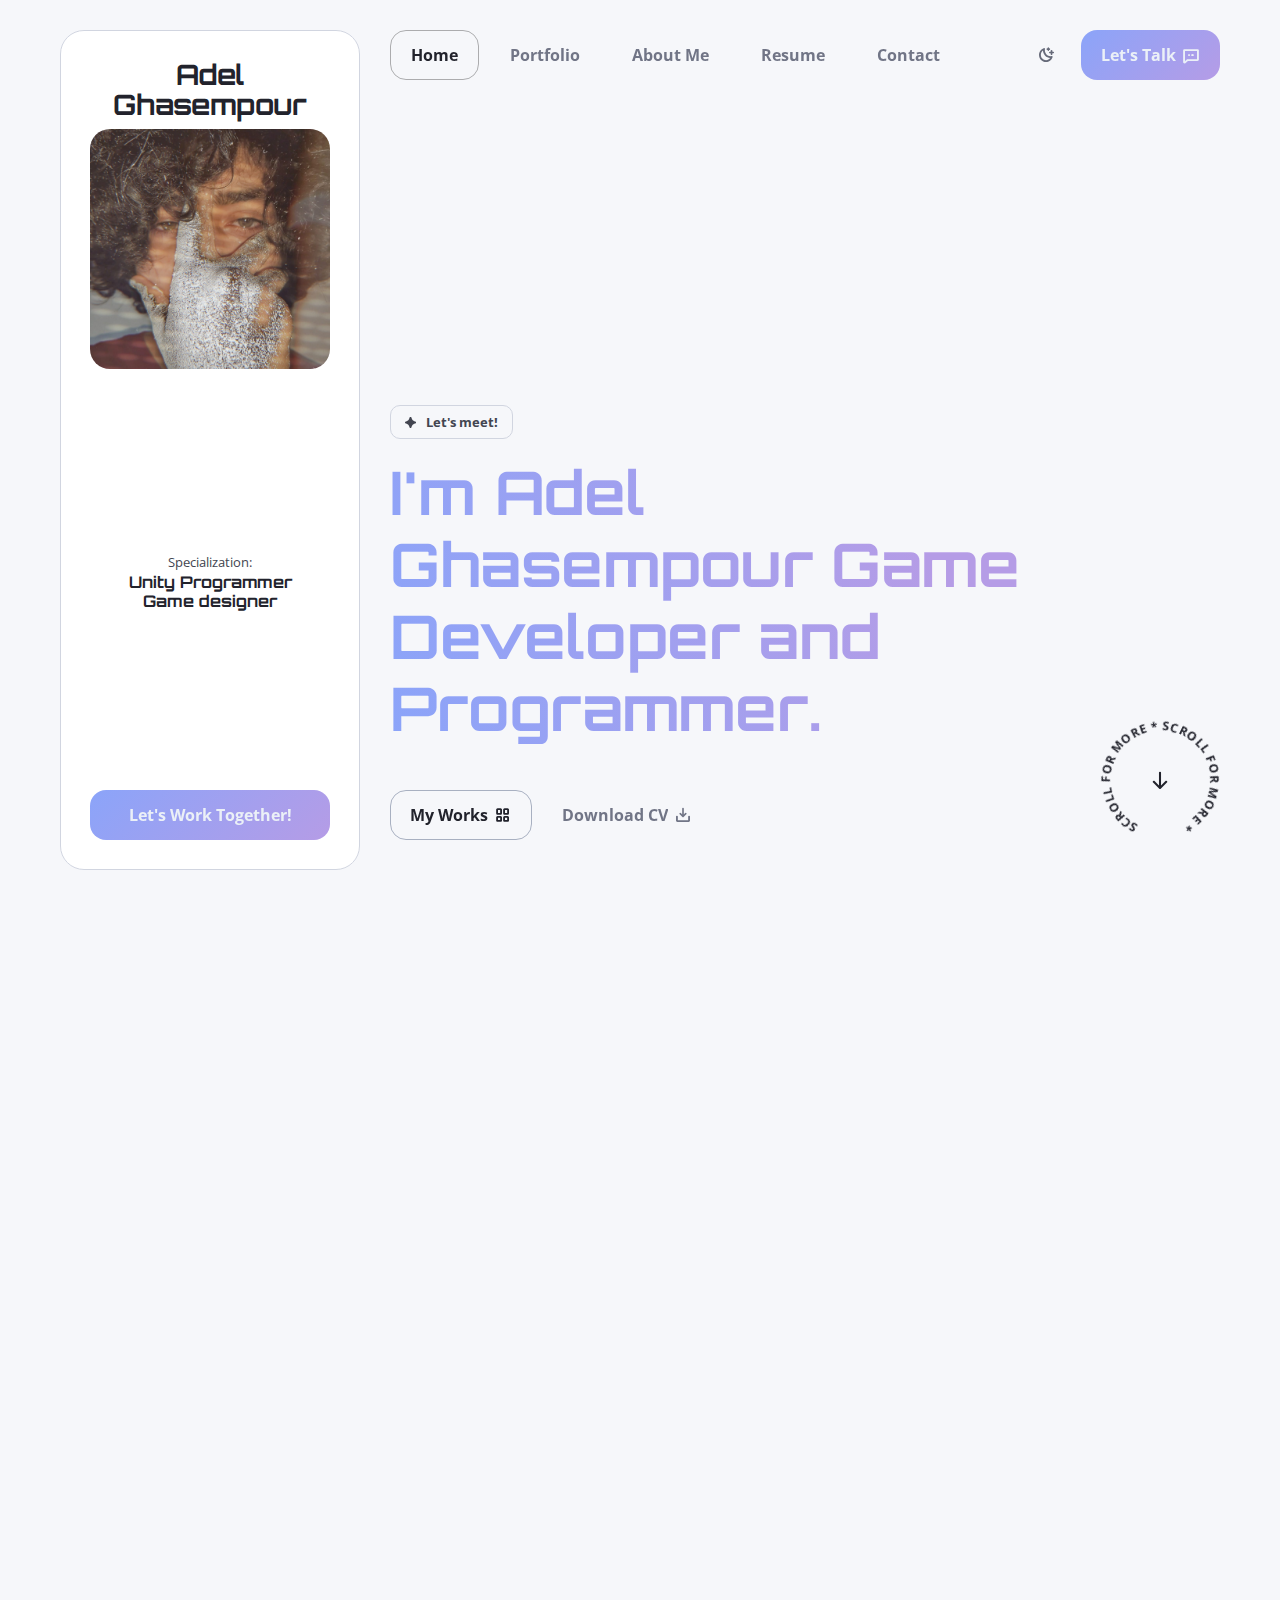
==== commit d81aca57: "Update index.html" ====
--- a/index.html
+++ b/index.html
@@ -183,7 +183,7 @@
   </a>
 
   <figcaption class="gallery__descr" itemprop="caption description">
-      <h5>Your Game Title</h5>
+      <h5>Old Man Bubbly</h5>
       <div class="card__tags d-flex flex-wrap">
           <span class="rounded-tag opposite">Game Programming</span>
           <span class="rounded-tag opposite">Game Design</span>
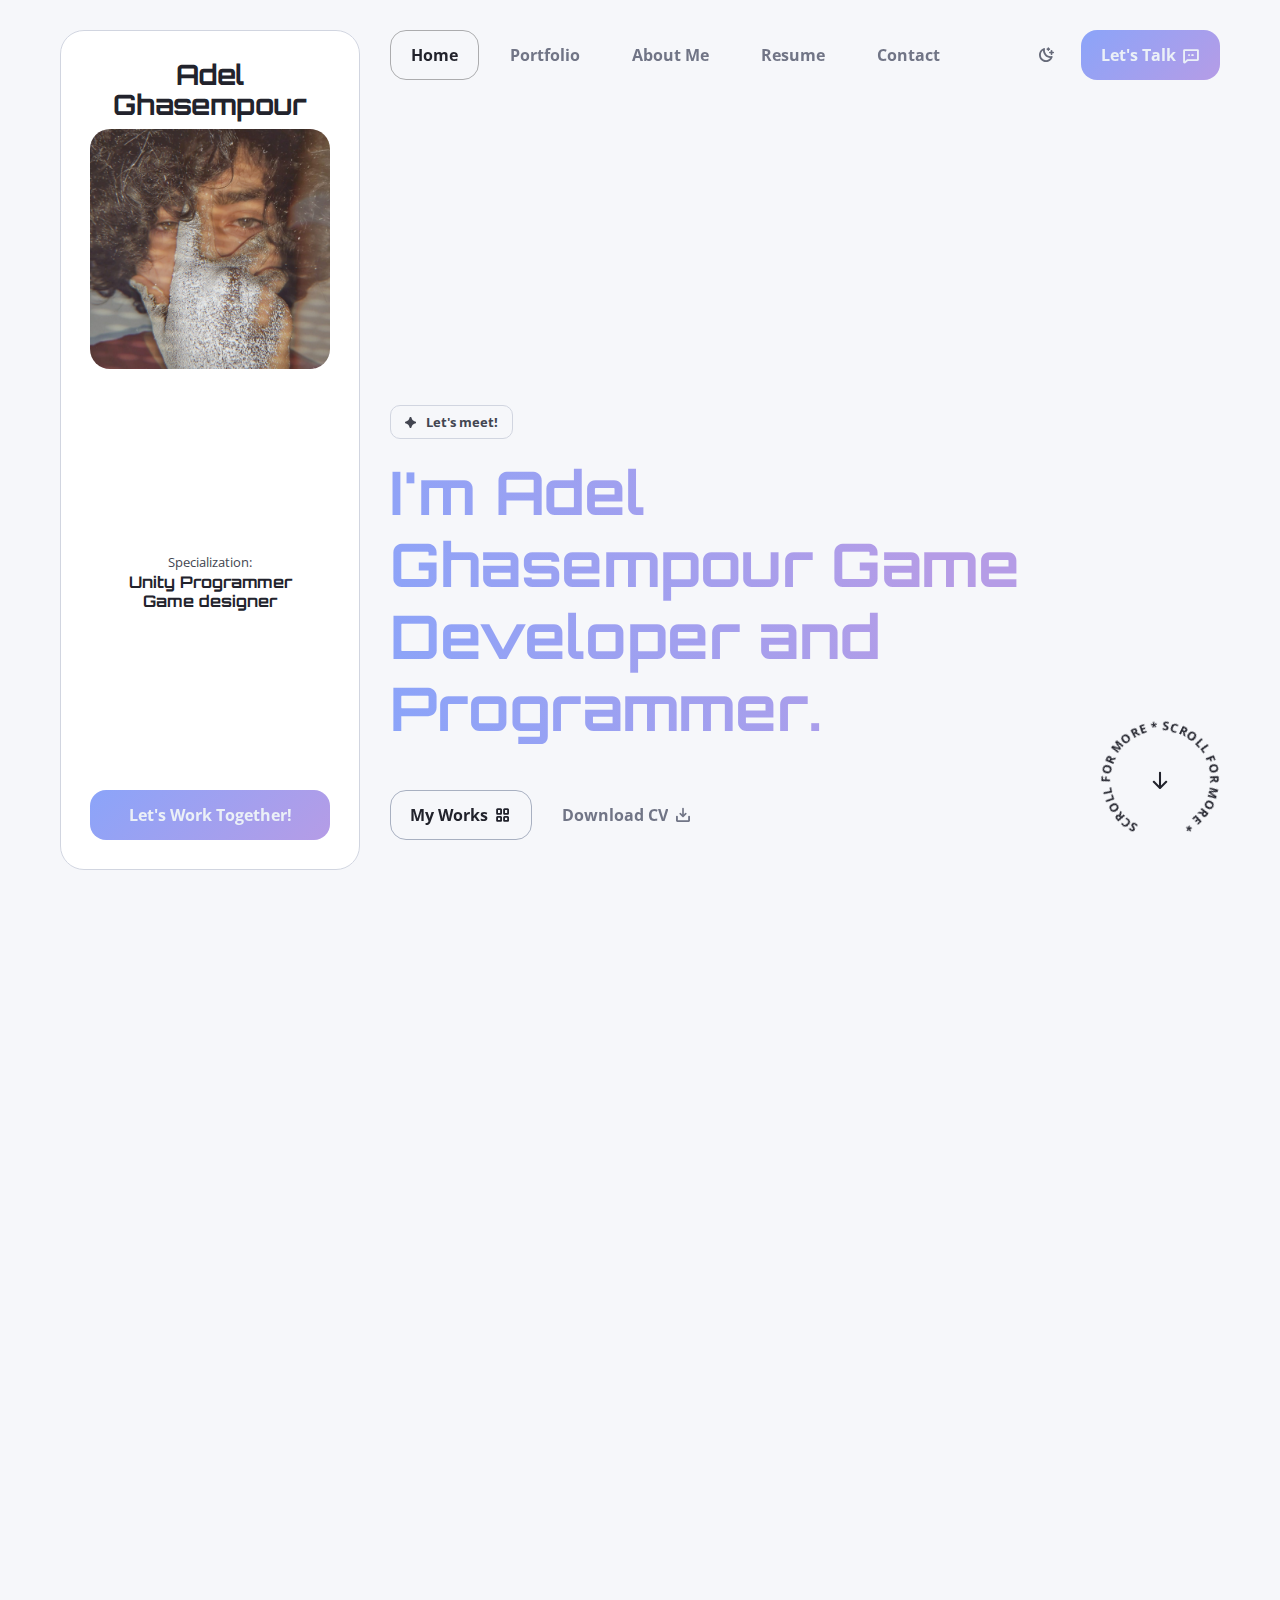
==== commit e17a47b6: "Update index.html" ====
--- a/index.html
+++ b/index.html
@@ -440,7 +440,7 @@
 <div class="container-fluid p-0 resume-lines">
 <div class="row g-0 resume-lines__item animate-in-up">
   <div class="col-12 col-md-2">
-    <span class="resume-lines__date animate-in-up">2023 - Present</span>
+    <span class="resume-lines__date animate-in-up">2022 - Present</span>
   </div>
   <div class="col-12 col-md-10">
     <h5 class="resume-lines__title animate-in-up">Game Developer &amp; Team Lead</h5>
@@ -455,7 +455,7 @@
 </div>
 <div class="row g-0 resume-lines__item animate-in-up">
   <div class="col-12 col-md-2">
-    <span class="resume-lines__date animate-in-up">2024 - 2024</span>
+    <span class="resume-lines__date animate-in-up">2023 - 2024</span>
   </div>
   <div class="col-12 col-md-10">
     <h5 class="resume-lines__title animate-in-up">AAA Game Asset Programmer (project base)</h5>
